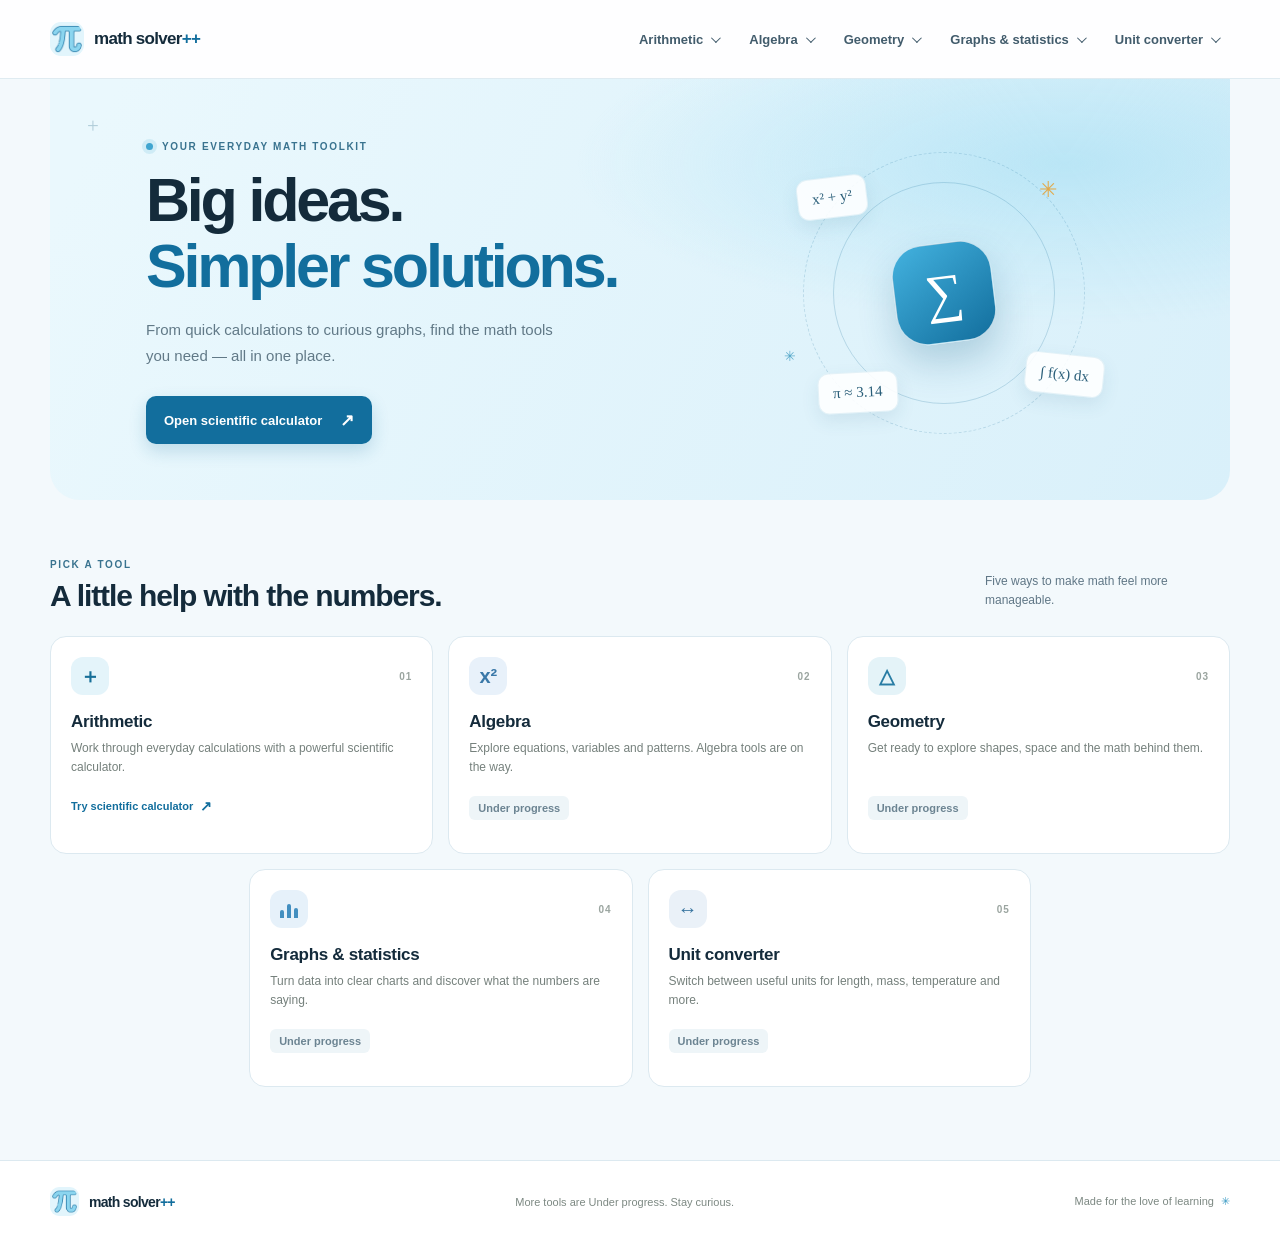
==== index.html @ 78c769f0 "update phone and tab size and added icon" ====
<!doctype html>
<html lang="en">
    <head>
        <meta charset="UTF-8" />
        <meta name="viewport" content="width=device-width, initial-scale=1.0" />
        <meta
            name="description"
            content="Math Solver++ brings helpful math tools together, from a scientific calculator to graphs and unit conversions."
        />
        <title>Math Solver++ | Math tools made simpler</title>
        <link rel="icon" type="image/png" href="icon.png" />
        <link
            rel="stylesheet"
            href="style.css"
        />
        <script
            src="script.js"
            defer
        ></script>
    </head>
    <body>
        <header class="site-header">
            <div class="header-inner">
                <a class="brand" href="/" aria-label="Math Solver++ home">
                    <img class="brand-mark" src="icon.png" alt="" />
                    <span>math solver<span class="brand-plus">++</span></span>
                </a>

                <button
                    class="menu-toggle"
                    type="button"
                    aria-label="Open navigation menu"
                    aria-expanded="false"
                    aria-controls="primary-navigation"
                >
                    <span></span>
                    <span></span>
                    <span></span>
                </button>

                <nav
                    class="primary-navigation"
                    id="primary-navigation"
                    aria-label="Main navigation"
                >
                    <details class="nav-dropdown">
                        <summary>Arithmetic</summary>
                        <div class="dropdown-menu">
                            <a href="/scientific-calculator">Scientific calculator</a>
                        </div>
                    </details>
                    <details class="nav-dropdown">
                        <summary>Algebra</summary>
                        <div class="dropdown-menu">
                            <span>Under progress</span>
                        </div>
                    </details>
                    <details class="nav-dropdown">
                        <summary>Geometry</summary>
                        <div class="dropdown-menu">
                            <span>Under progress</span>
                        </div>
                    </details>
                    <details class="nav-dropdown">
                        <summary>Graphs &amp; statistics</summary>
                        <div class="dropdown-menu">
                            <span>Under progress</span>
                        </div>
                    </details>
                    <details class="nav-dropdown">
                        <summary>Unit converter</summary>
                        <div class="dropdown-menu">
                            <span>Under progress</span>
                        </div>
                    </details>
                </nav>
            </div>
        </header>

        <main>
            <section class="intro-section">
                <div class="intro-copy">
                    <p class="eyebrow"><span></span> YOUR EVERYDAY MATH TOOLKIT</p>
                    <h1>Big ideas.<br /><span>Simpler solutions.</span></h1>
                    <p class="intro-text">
                        From quick calculations to curious graphs, find the math
                        tools you need — all in one place.
                    </p>
                    <a class="primary-button" href="/scientific-calculator">
                        Open scientific calculator
                        <span aria-hidden="true">↗</span>
                    </a>
                </div>

                <div class="math-art" aria-hidden="true">
                    <span class="art-orbit orbit-one"></span>
                    <span class="art-orbit orbit-two"></span>
                    <span class="art-star star-one">✳</span>
                    <span class="art-star star-two">✳</span>
                    <span class="art-equation equation-one">x² + y²</span>
                    <span class="art-equation equation-two">∫ f(x) dx</span>
                    <span class="art-equation equation-three">π ≈ 3.14</span>
                    <span class="art-center">∑</span>
                </div>
                <span class="intro-decoration" aria-hidden="true">+</span>
            </section>

            <section class="tools-section" aria-labelledby="tools-heading">
                <div class="section-heading">
                    <div>
                        <p class="eyebrow">PICK A TOOL</p>
                        <h2 id="tools-heading">A little help with the numbers.</h2>
                    </div>
                    <p>Five ways to make math feel more manageable.</p>
                </div>

                <div class="tool-grid">
                    <article class="tool-card arithmetic-card">
                        <div class="card-top">
                            <span class="tool-icon" aria-hidden="true">＋</span>
                            <span class="card-number">01</span>
                        </div>
                        <h3>Arithmetic</h3>
                        <p>
                            Work through everyday calculations with a powerful
                            scientific calculator.
                        </p>
                        <a href="/scientific-calculator" class="card-link">
                            Try scientific calculator <span aria-hidden="true">↗</span>
                        </a>
                    </article>

                    <article class="tool-card algebra-card">
                        <div class="card-top">
                            <span class="tool-icon" aria-hidden="true">x²</span>
                            <span class="card-number">02</span>
                        </div>
                        <h3>Algebra</h3>
                        <p>
                            Explore equations, variables and patterns. Algebra
                            tools are on the way.
                        </p>
                        <span class="coming-soon">Under progress</span>
                    </article>

                    <article class="tool-card geometry-card">
                        <div class="card-top">
                            <span class="tool-icon" aria-hidden="true">△</span>
                            <span class="card-number">03</span>
                        </div>
                        <h3>Geometry</h3>
                        <p>
                            Get ready to explore shapes, space and the math
                            behind them.
                        </p>
                        <span class="coming-soon">Under progress</span>
                    </article>

                    <article class="tool-card graphs-card">
                        <div class="card-top">
                            <span class="tool-icon bar-icon" aria-hidden="true">
                                <i></i><i></i><i></i>
                            </span>
                            <span class="card-number">04</span>
                        </div>
                        <h3>Graphs &amp; statistics</h3>
                        <p>
                            Turn data into clear charts and discover what the
                            numbers are saying.
                        </p>
                        <span class="coming-soon">Under progress</span>
                    </article>

                    <article class="tool-card converter-card">
                        <div class="card-top">
                            <span class="tool-icon" aria-hidden="true">↔</span>
                            <span class="card-number">05</span>
                        </div>
                        <h3>Unit converter</h3>
                        <p>
                            Switch between useful units for length, mass,
                            temperature and more.
                        </p>
                        <span class="coming-soon">Under progress</span>
                    </article>
                </div>
            </section>
        </main>

        <footer class="site-footer">
            <a class="brand footer-brand" href="/">
                <img class="brand-mark" src="icon.png" alt="" />
                <span>math solver<span class="brand-plus">++</span></span>
            </a>
            <p>More tools are Under progress. Stay curious.</p>
            <span class="footer-note">Made for the love of learning <span aria-hidden="true">✳</span></span>
        </footer>
    </body>
</html>
---- style.css ----
:root {
    color-scheme: light;
    --ink: #142b3b;
    --muted: #607786;
    --ocean: #126e9d;
    --ocean-deep: #0b5077;
    --canvas: #f3f9fc;
    --line: #dce9f0;
    font-family: "Segoe UI", sans-serif;
}

* {
    box-sizing: border-box;
}

*:focus-visible {
    outline: 3px solid #69bce5;
    outline-offset: 3px;
}

body {
    margin: 0;
    color: var(--ink);
    background: var(--canvas);
}

a {
    color: inherit;
    text-decoration: none;
}

.site-header {
    position: relative;
    z-index: 5;
    background: rgba(255, 255, 255, 0.9);
    border-bottom: 1px solid rgba(220, 233, 240, 0.9);
}

.header-inner {
    width: min(1180px, calc(100% - 64px));
    min-height: 78px;
    margin: 0 auto;
    display: flex;
    align-items: center;
    justify-content: space-between;
    gap: 36px;
}

.brand {
    display: inline-flex;
    align-items: center;
    gap: 10px;
    flex-shrink: 0;
    font-family: "Segoe UI", sans-serif;
    font-size: 17px;
    font-weight: 800;
    letter-spacing: -0.7px;
}

.brand-mark {
    display: grid;
    width: 34px;
    height: 34px;
    place-items: center;
    padding: 2px;
    background: #e2f5fc;
    border-radius: 11px;
    object-fit: contain;
}

.brand-plus {
    color: var(--ocean);
}

.primary-navigation {
    display: flex;
    align-items: center;
    gap: 7px;
}

.nav-dropdown {
    position: relative;
}

.nav-dropdown summary {
    display: flex;
    align-items: center;
    gap: 8px;
    padding: 11px 12px;
    border-radius: 9px;
    color: #425c6c;
    font-size: 13px;
    font-weight: 600;
    list-style: none;
    cursor: pointer;
    transition: color 160ms ease, background 160ms ease;
}

.nav-dropdown summary::-webkit-details-marker {
    display: none;
}

.nav-dropdown summary::after {
    width: 6px;
    height: 6px;
    border-right: 1.5px solid currentColor;
    border-bottom: 1.5px solid currentColor;
    content: "";
    transform: rotate(45deg) translateY(-2px);
    transition: transform 160ms ease;
}

.nav-dropdown[open] summary,
.nav-dropdown summary:hover {
    color: var(--ocean);
    background: #edf7fb;
}

.nav-dropdown[open] summary::after {
    transform: rotate(225deg) translate(-2px, -1px);
}

.dropdown-menu {
    position: absolute;
    top: calc(100% + 7px);
    left: 0;
    min-width: 205px;
    padding: 7px;
    border: 1px solid var(--line);
    border-radius: 12px;
    background: #fff;
    box-shadow: 0 14px 35px rgba(24, 67, 91, 0.12);
}

.dropdown-menu a,
.dropdown-menu span {
    display: block;
    padding: 11px 12px;
    border-radius: 7px;
    color: #4c6574;
    font-size: 13px;
    font-weight: 500;
}

.dropdown-menu a:hover {
    color: var(--ocean);
    background: #edf7fb;
}

.dropdown-menu span {
    color: #89928e;
}

.menu-toggle {
    display: none;
}

.intro-section {
    position: relative;
    display: flex;
    align-items: center;
    justify-content: space-between;
    width: min(1180px, calc(100% - 64px));
    min-height: 400px;
    margin: 0 auto;
    padding: 62px 7.5% 56px;
    overflow: hidden;
    border-radius: 0 0 30px 30px;
    background:
        radial-gradient(ellipse at 86% 20%, rgba(164, 222, 243, 0.62), transparent 34%),
        linear-gradient(115deg, #eaf8fd 5%, #d9f0fa 100%);
}

.intro-copy {
    position: relative;
    z-index: 1;
    max-width: 510px;
}

.eyebrow {
    margin: 0 0 16px;
    color: #39738f;
    font-size: 10px;
    font-weight: 700;
    letter-spacing: 1.65px;
}

.intro-copy .eyebrow {
    display: flex;
    align-items: center;
    gap: 9px;
}

.intro-copy .eyebrow span {
    width: 7px;
    height: 7px;
    border-radius: 50%;
    background: #40a5d0;
    box-shadow: 0 0 0 4px rgba(64, 165, 208, 0.15);
}

h1,
h2,
h3,
p {
    margin-top: 0;
}

h1,
h2,
h3 {
    font-family: "Segoe UI", sans-serif;
}

h1 {
    margin-bottom: 17px;
    font-size: clamp(42px, 5vw, 61px);
    font-weight: 700;
    letter-spacing: -3.2px;
    line-height: 1.08;
}

h1 span {
    color: var(--ocean);
}

.intro-text {
    max-width: 415px;
    margin-bottom: 27px;
    color: #617987;
    font-size: 15px;
    line-height: 1.75;
}

.primary-button {
    display: inline-flex;
    min-height: 48px;
    align-items: center;
    gap: 18px;
    padding: 0 18px;
    border-radius: 10px;
    color: #fff;
    background: var(--ocean);
    box-shadow: 0 7px 17px rgba(18, 110, 157, 0.2);
    font-size: 13px;
    font-weight: 700;
    transition: transform 160ms ease, background 160ms ease;
}

.primary-button:hover {
    background: var(--ocean-deep);
    transform: translateY(-2px);
}

.primary-button span {
    font-size: 17px;
}

.math-art {
    position: relative;
    width: 320px;
    height: 265px;
    margin-right: 3%;
    flex-shrink: 0;
}

.art-orbit {
    position: absolute;
    top: 50%;
    left: 50%;
    width: 222px;
    height: 222px;
    border: 1px solid rgba(32, 113, 154, 0.22);
    border-radius: 50%;
    transform: translate(-50%, -50%);
}

.orbit-two {
    width: 282px;
    height: 282px;
    border-style: dashed;
    border-color: rgba(32, 113, 154, 0.2);
}

.art-center {
    position: absolute;
    top: 50%;
    left: 50%;
    display: grid;
    width: 100px;
    height: 100px;
    place-items: center;
    border: 1px solid rgba(255, 255, 255, 0.7);
    border-radius: 31px;
    color: #fff;
    background: linear-gradient(145deg, #43b2df, #126e9d);
    box-shadow: 0 18px 37px rgba(18, 93, 132, 0.24);
    font-family: Georgia, serif;
    font-size: 53px;
    transform: translate(-50%, -50%) rotate(-7deg);
}

.art-equation {
    position: absolute;
    z-index: 1;
    display: block;
    padding: 11px 14px;
    border: 1px solid rgba(226, 241, 247, 0.95);
    border-radius: 11px;
    color: #285d78;
    background: rgba(255, 255, 255, 0.88);
    box-shadow: 0 7px 18px rgba(42, 98, 125, 0.1);
    font-family: Georgia, serif;
    font-size: 15px;
}

.equation-one {
    top: 17px;
    left: 13px;
    transform: rotate(-7deg);
}

.equation-two {
    right: 0;
    bottom: 30px;
    transform: rotate(6deg);
}

.equation-three {
    bottom: 12px;
    left: 34px;
    transform: rotate(-3deg);
}

.art-star {
    position: absolute;
    color: #e1a94b;
    font-size: 22px;
}

.star-one {
    top: 17px;
    right: 47px;
}

.star-two {
    bottom: 61px;
    left: 0;
    color: #56a8c9;
    font-size: 14px;
}

.intro-decoration {
    position: absolute;
    top: 35px;
    left: 37px;
    color: rgba(57, 115, 143, 0.32);
    font-family: Georgia, serif;
    font-size: 21px;
}

.tools-section {
    width: min(1180px, calc(100% - 64px));
    margin: 0 auto;
    padding: 59px 0 73px;
}

.section-heading {
    display: flex;
    align-items: end;
    justify-content: space-between;
    gap: 24px;
    margin-bottom: 23px;
}

.section-heading .eyebrow {
    margin-bottom: 9px;
}

h2 {
    margin-bottom: 0;
    font-size: clamp(24px, 3vw, 30px);
    letter-spacing: -1.1px;
}

.section-heading > p {
    max-width: 245px;
    margin-bottom: 3px;
    color: var(--muted);
    font-size: 12px;
    line-height: 1.6;
}

.tool-grid {
    display: grid;
    grid-template-columns: repeat(6, minmax(0, 1fr));
    gap: 15px;
}

.tool-card {
    grid-column: span 2;
    min-height: 218px;
    padding: 20px;
    border: 1px solid var(--line);
    border-radius: 16px;
    background: #fff;
    transition: transform 180ms ease, box-shadow 180ms ease;
}

.tool-card:nth-child(4) {
    grid-column: 2 / span 2;
}

.tool-card:hover {
    box-shadow: 0 12px 30px rgba(24, 67, 91, 0.08);
    transform: translateY(-3px);
}

.card-top {
    display: flex;
    align-items: center;
    justify-content: space-between;
    margin-bottom: 17px;
}

.tool-icon {
    display: grid;
    width: 38px;
    height: 38px;
    place-items: center;
    border-radius: 12px;
    color: #176f98;
    background: #e4f4fa;
    font-family: "Segoe UI", sans-serif;
    font-size: 20px;
    font-weight: 700;
}

.algebra-card .tool-icon {
    color: #3a78a8;
    background: #e8f1fa;
}

.geometry-card .tool-icon {
    color: #287ca4;
    background: #e4f3f8;
}

.graphs-card .tool-icon {
    color: #2b79a5;
    background: #e6f1fa;
}

.converter-card .tool-icon {
    color: #3975a0;
    background: #eaf1f8;
}

.bar-icon {
    display: flex;
    align-items: end;
    justify-content: center;
    gap: 3px;
    padding: 10px;
}

.bar-icon i {
    display: block;
    width: 4px;
    border-radius: 2px 2px 0 0;
    background: #438fc0;
}

.bar-icon i:nth-child(1) {
    height: 8px;
}

.bar-icon i:nth-child(2) {
    height: 14px;
}

.bar-icon i:nth-child(3) {
    height: 10px;
}

.card-number {
    color: #9ba5a0;
    font-size: 10px;
    font-weight: 700;
    letter-spacing: 1px;
}

.tool-card h3 {
    margin-bottom: 7px;
    font-size: 17px;
    letter-spacing: -0.3px;
}

.tool-card p {
    min-height: 43px;
    margin-bottom: 14px;
    color: #75807c;
    font-size: 12px;
    line-height: 1.6;
}

.card-link,
.coming-soon {
    color: var(--ocean);
    font-size: 11px;
    font-weight: 700;
}

.card-link {
    display: inline-flex;
    align-items: center;
    gap: 7px;
}

.card-link:hover {
    color: var(--ocean-deep);
}

.card-link span {
    font-size: 14px;
}

.coming-soon {
    display: inline-block;
    padding: 6px 9px;
    border-radius: 6px;
    color: #6c8492;
    background: #eef5f8;
    font-weight: 600;
}

.site-footer {
    display: flex;
    min-height: 82px;
    align-items: center;
    justify-content: space-between;
    gap: 20px;
    padding: 18px max(32px, calc((100% - 1180px) / 2));
    border-top: 1px solid var(--line);
    background: #fff;
}

.footer-brand {
    font-size: 14px;
}

.footer-brand .brand-mark {
    width: 29px;
    height: 29px;
    border-radius: 9px;
}

.site-footer p,
.footer-note {
    margin: 0;
    color: #7d8983;
    font-size: 11px;
}

.footer-note span {
    margin-left: 4px;
    color: #399ac4;
}

@media (min-width: 1500px) {
    .intro-section {
        margin-top: 22px;
        border-radius: 30px;
    }
}

@media (max-width: 900px) {
    .header-inner,
    .intro-section,
    .tools-section {
        width: min(100% - 40px, 760px);
    }

    .header-inner {
        gap: 16px;
    }

    .primary-navigation {
        gap: 0;
    }

    .nav-dropdown summary {
        padding: 10px 8px;
        font-size: 12px;
    }

    .intro-section {
        padding-right: 5%;
        padding-left: 6%;
    }

    .math-art {
        width: 270px;
        margin-right: 0;
        transform: scale(0.9);
        transform-origin: center right;
    }

    .tool-card {
        grid-column: span 3;
    }

    .tool-card:nth-child(4) {
        grid-column: span 3;
    }

    .tool-card:nth-child(5) {
        grid-column: 2 / span 4;
    }
}

@media (max-width: 680px) {
    .header-inner {
        position: relative;
        width: calc(100% - 36px);
        min-height: 68px;
    }

    .menu-toggle {
        display: flex;
        width: 42px;
        height: 42px;
        flex-direction: column;
        align-items: center;
        justify-content: center;
        gap: 5px;
        border: 1px solid var(--line);
        border-radius: 11px;
        background: #fff;
        cursor: pointer;
    }

    .menu-toggle span {
        display: block;
        width: 17px;
        height: 2px;
        border-radius: 2px;
        background: #3d6479;
        transition: transform 160ms ease, opacity 160ms ease;
    }

    .menu-toggle[aria-expanded="true"] span:first-child {
        transform: translateY(7px) rotate(45deg);
    }

    .menu-toggle[aria-expanded="true"] span:nth-child(2) {
        opacity: 0;
    }

    .menu-toggle[aria-expanded="true"] span:last-child {
        transform: translateY(-7px) rotate(-45deg);
    }

    .primary-navigation {
        position: absolute;
        top: calc(100% - 1px);
        right: 0;
        left: 0;
        display: none;
        align-items: stretch;
        padding: 10px;
        border: 1px solid var(--line);
        border-radius: 0 0 14px 14px;
        background: #fff;
        box-shadow: 0 16px 25px rgba(24, 67, 91, 0.12);
    }

    .primary-navigation.is-open {
        display: flex;
        flex-direction: column;
    }

    .nav-dropdown summary {
        justify-content: space-between;
        padding: 12px;
        font-size: 13px;
    }

    .dropdown-menu {
        position: static;
        min-width: 0;
        margin: 0 5px 5px;
        border: 0;
        background: #f3f9fc;
        box-shadow: none;
    }

    .intro-section {
        width: calc(100% - 24px);
        min-height: auto;
        flex-direction: column;
        align-items: flex-start;
        padding: 43px 25px 20px;
        border-radius: 0 0 23px 23px;
    }

    .intro-copy {
        max-width: 100%;
    }

    h1 {
        font-size: clamp(43px, 12vw, 57px);
        letter-spacing: -2.7px;
    }

    .intro-text {
        max-width: 360px;
        font-size: 14px;
    }

    .math-art {
        width: 280px;
        height: 220px;
        align-self: center;
        margin: 9px 0 -12px;
        transform: scale(0.78);
        transform-origin: center;
    }

    .intro-decoration {
        top: 28px;
        left: auto;
        right: 26px;
    }

    .tools-section {
        width: calc(100% - 36px);
        padding: 46px 0 52px;
    }

    .section-heading {
        display: block;
    }

    .section-heading > p {
        margin-top: 10px;
    }

    .tool-grid {
        grid-template-columns: 1fr;
        gap: 11px;
    }

    .tool-card,
    .tool-card:nth-child(4),
    .tool-card:nth-child(5) {
        grid-column: auto;
        min-height: 0;
        padding: 18px;
    }

    .tool-card p {
        min-height: 0;
    }

    .site-footer {
        align-items: flex-start;
        flex-direction: column;
        gap: 12px;
        padding: 23px 20px;
    }
}

@media (prefers-reduced-motion: reduce) {
    *,
    *::before,
    *::after {
        scroll-behavior: auto !important;
        transition-duration: 0.01ms !important;
    }
}
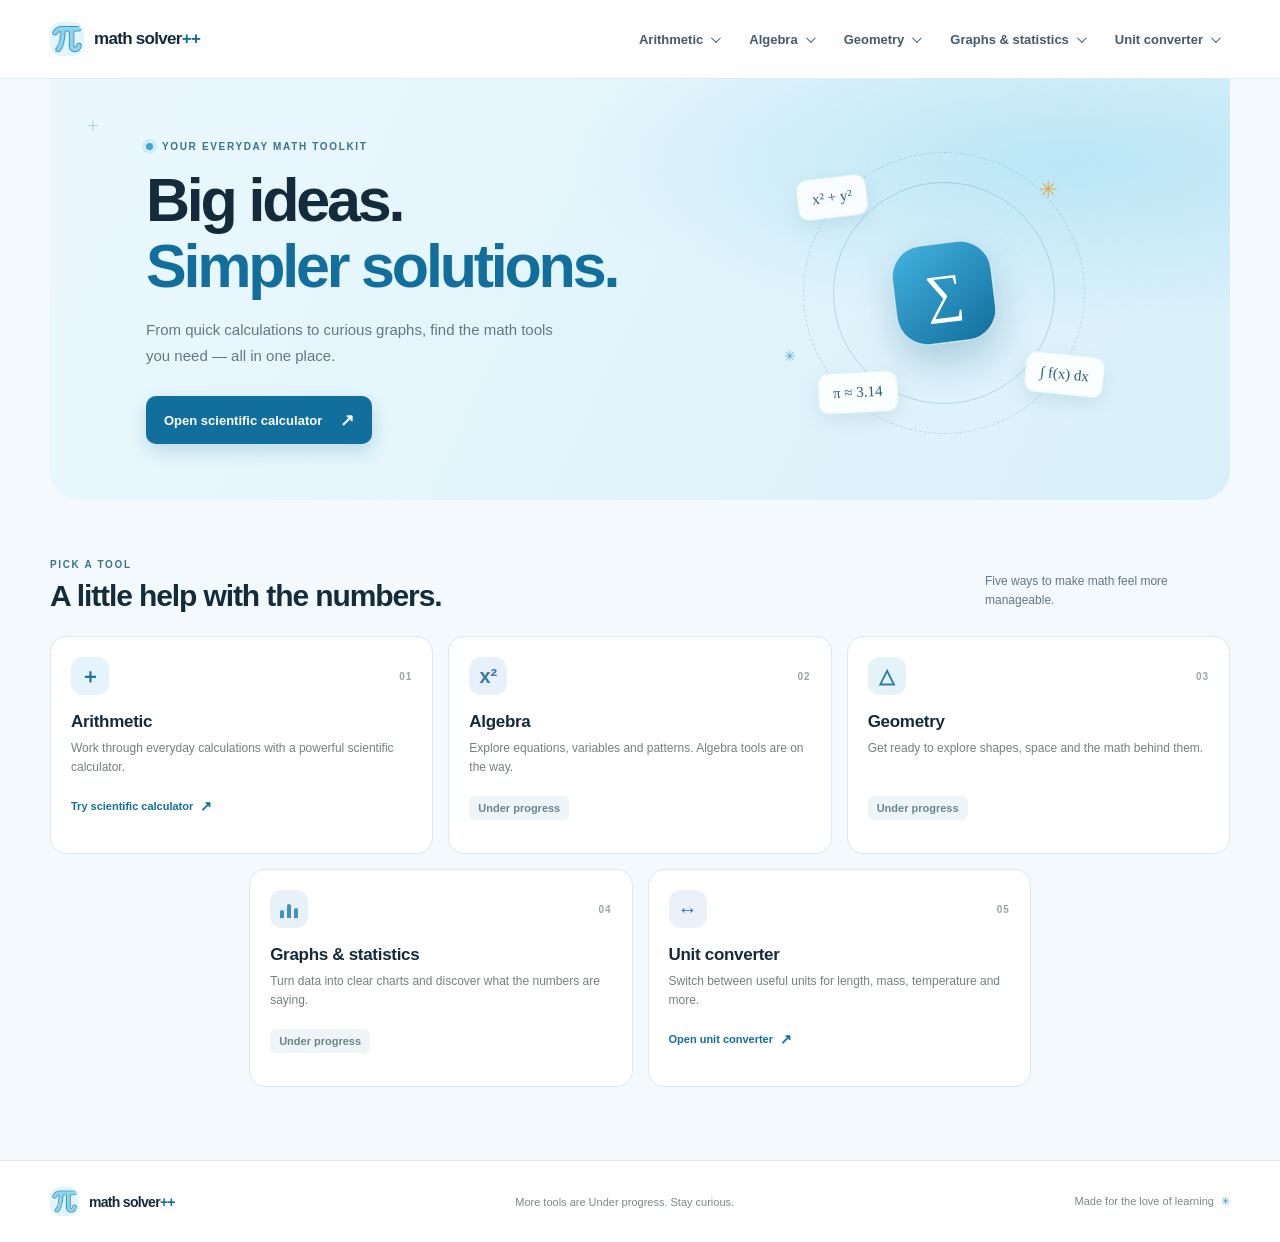
==== commit 67cf9d7a: "added unit converter" ====
--- a/index.html
+++ b/index.html
@@ -70,7 +70,7 @@
                     <details class="nav-dropdown">
                         <summary>Unit converter</summary>
                         <div class="dropdown-menu">
-                            <span>Under progress</span>
+                            <a href="/unit-converter/">Open unit converter</a>
                         </div>
                     </details>
                 </nav>
@@ -181,7 +181,9 @@
                             Switch between useful units for length, mass,
                             temperature and more.
                         </p>
-                        <span class="coming-soon">Under progress</span>
+                        <a href="/unit-converter/" class="card-link">
+                            Open unit converter <span aria-hidden="true">↗</span>
+                        </a>
                     </article>
                 </div>
             </section>
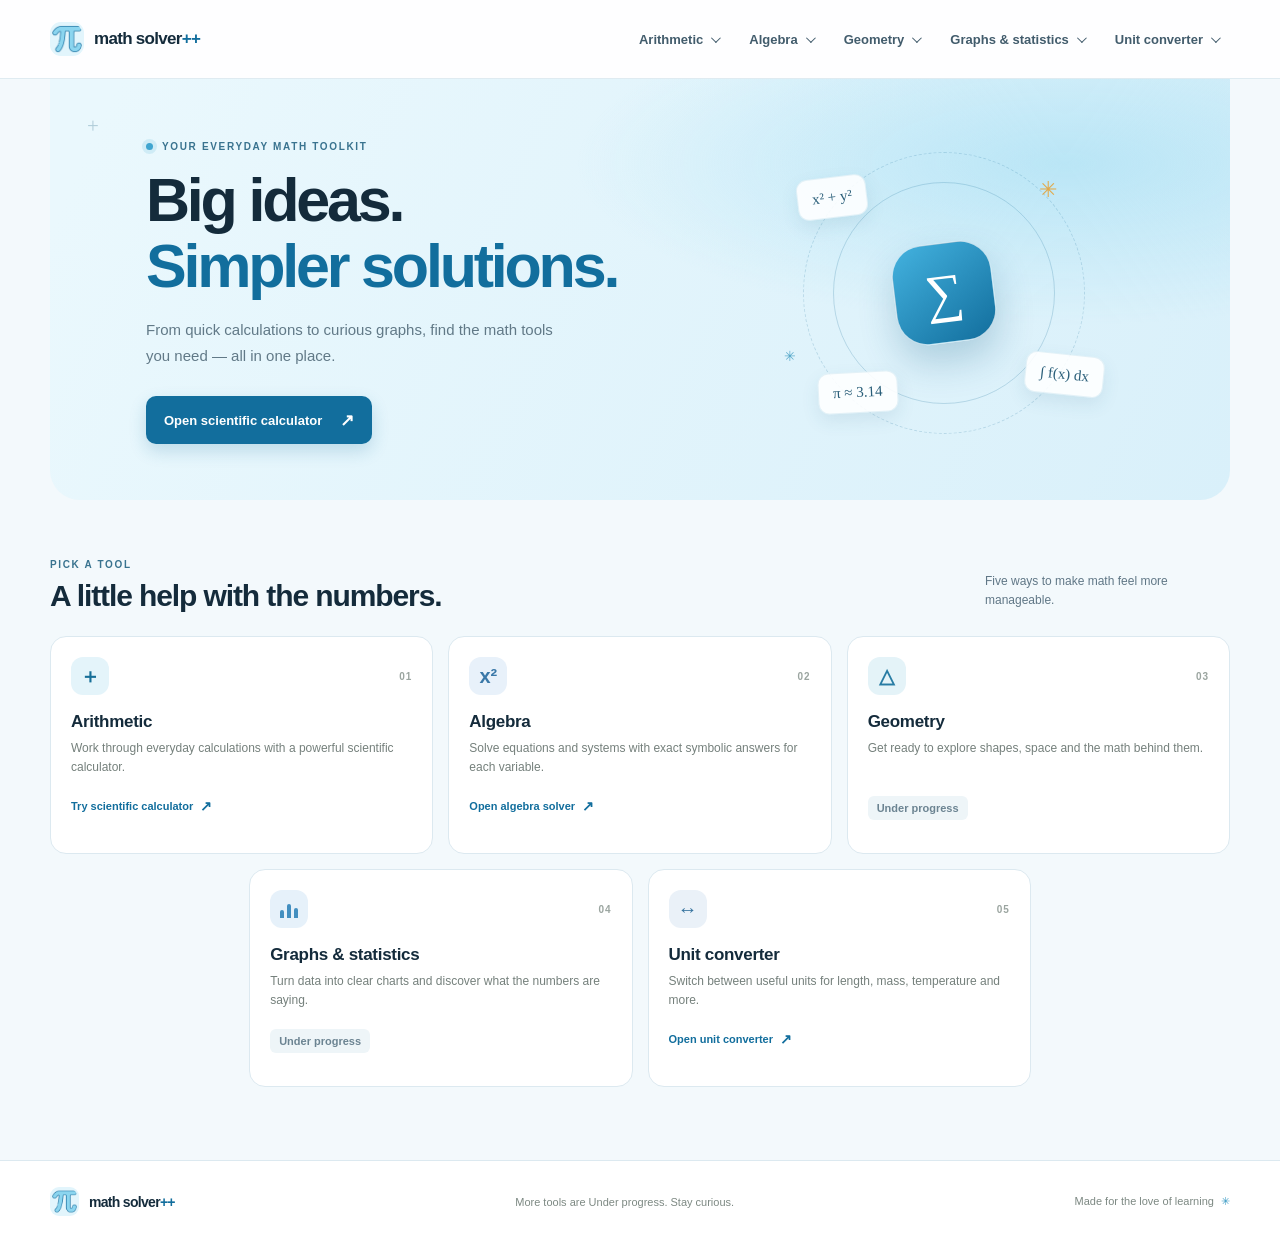
==== commit 99bf4e2e: "added algebra" ====
--- a/index.html
+++ b/index.html
@@ -52,7 +52,7 @@
                     <details class="nav-dropdown">
                         <summary>Algebra</summary>
                         <div class="dropdown-menu">
-                            <span>Under progress</span>
+                            <a href="/algebra/">Algebra solver</a>
                         </div>
                     </details>
                     <details class="nav-dropdown">
@@ -137,10 +137,12 @@
                         </div>
                         <h3>Algebra</h3>
                         <p>
-                            Explore equations, variables and patterns. Algebra
-                            tools are on the way.
-                        </p>
-                        <span class="coming-soon">Under progress</span>
+                            Solve equations and systems with exact symbolic
+                            answers for each variable.
+                        </p>
+                        <a href="/algebra/" class="card-link">
+                            Open algebra solver <span aria-hidden="true">↗</span>
+                        </a>
                     </article>
 
                     <article class="tool-card geometry-card">
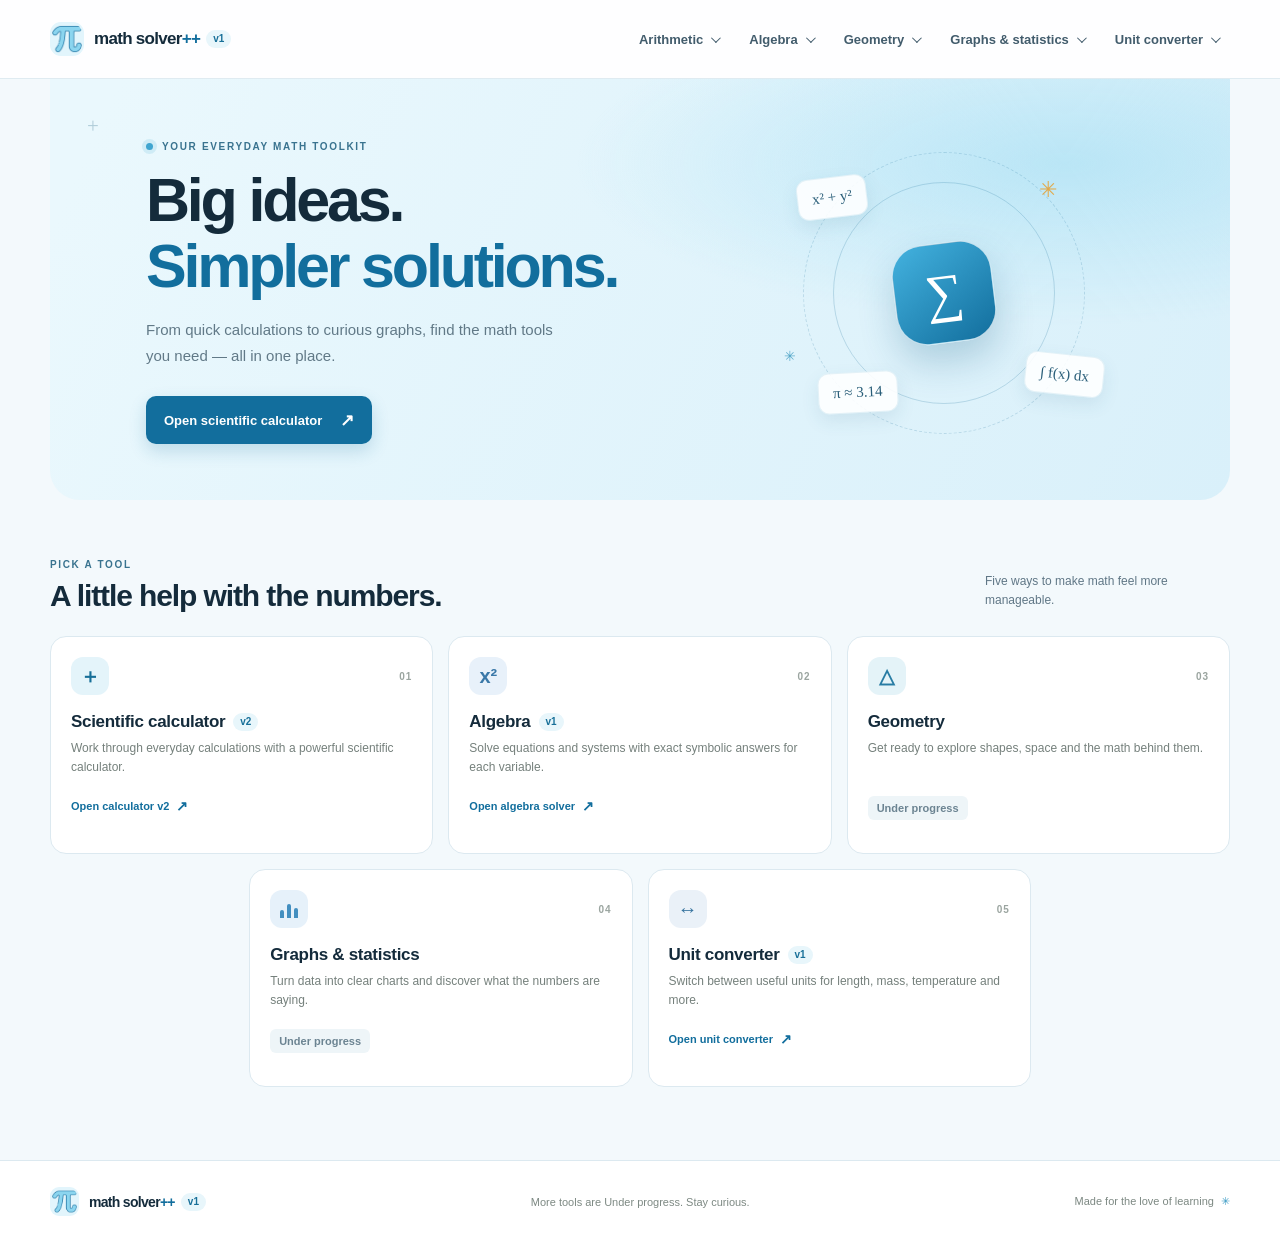
==== commit 8a46c7a1: "added version" ====
--- a/index.html
+++ b/index.html
@@ -7,7 +7,7 @@
             name="description"
             content="Math Solver++ brings helpful math tools together, from a scientific calculator to graphs and unit conversions."
         />
-        <title>Math Solver++ | Math tools made simpler</title>
+        <title>Math Solver++ v1 | Math tools made simpler</title>
         <link rel="icon" type="image/png" href="icon.png" />
         <link
             rel="stylesheet"
@@ -24,6 +24,7 @@
                 <a class="brand" href="/" aria-label="Math Solver++ home">
                     <img class="brand-mark" src="icon.png" alt="" />
                     <span>math solver<span class="brand-plus">++</span></span>
+                    <span class="brand-version">v1</span>
                 </a>
 
                 <button
@@ -46,7 +47,7 @@
                     <details class="nav-dropdown">
                         <summary>Arithmetic</summary>
                         <div class="dropdown-menu">
-                            <a href="/scientific-calculator">Scientific calculator</a>
+                            <a href="/scientific-calculator">Scientific calculator · v2</a>
                         </div>
                     </details>
                     <details class="nav-dropdown">
@@ -120,13 +121,13 @@
                             <span class="tool-icon" aria-hidden="true">＋</span>
                             <span class="card-number">01</span>
                         </div>
-                        <h3>Arithmetic</h3>
+                        <h3 class="tool-title">Scientific calculator <span class="tool-version">v2</span></h3>
                         <p>
                             Work through everyday calculations with a powerful
                             scientific calculator.
                         </p>
                         <a href="/scientific-calculator" class="card-link">
-                            Try scientific calculator <span aria-hidden="true">↗</span>
+                            Open calculator v2 <span aria-hidden="true">↗</span>
                         </a>
                     </article>
 
@@ -135,7 +136,7 @@
                             <span class="tool-icon" aria-hidden="true">x²</span>
                             <span class="card-number">02</span>
                         </div>
-                        <h3>Algebra</h3>
+                        <h3 class="tool-title">Algebra <span class="tool-version">v1</span></h3>
                         <p>
                             Solve equations and systems with exact symbolic
                             answers for each variable.
@@ -178,7 +179,7 @@
                             <span class="tool-icon" aria-hidden="true">↔</span>
                             <span class="card-number">05</span>
                         </div>
-                        <h3>Unit converter</h3>
+                        <h3 class="tool-title">Unit converter <span class="tool-version">v1</span></h3>
                         <p>
                             Switch between useful units for length, mass,
                             temperature and more.
@@ -195,6 +196,7 @@
             <a class="brand footer-brand" href="/">
                 <img class="brand-mark" src="icon.png" alt="" />
                 <span>math solver<span class="brand-plus">++</span></span>
+                <span class="brand-version">v1</span>
             </a>
             <p>More tools are Under progress. Stay curious.</p>
             <span class="footer-note">Made for the love of learning <span aria-hidden="true">✳</span></span>
--- a/style.css
+++ b/style.css
@@ -70,6 +70,24 @@
 
 .brand-plus {
     color: var(--ocean);
+}
+
+.brand-version,
+.tool-version {
+    display: inline-flex;
+    align-items: center;
+    padding: 4px 7px;
+    border-radius: 999px;
+    color: #176f98;
+    background: #e8f6fb;
+    font-size: 10px;
+    font-weight: 700;
+    letter-spacing: 0;
+    line-height: 1;
+}
+
+.brand-version {
+    margin-left: -4px;
 }
 
 .primary-navigation {
@@ -496,6 +514,16 @@
     letter-spacing: -0.3px;
 }
 
+.tool-title {
+    display: flex;
+    align-items: center;
+    gap: 8px;
+}
+
+.tool-title .tool-version {
+    flex-shrink: 0;
+}
+
 .tool-card p {
     min-height: 43px;
     margin-bottom: 14px;
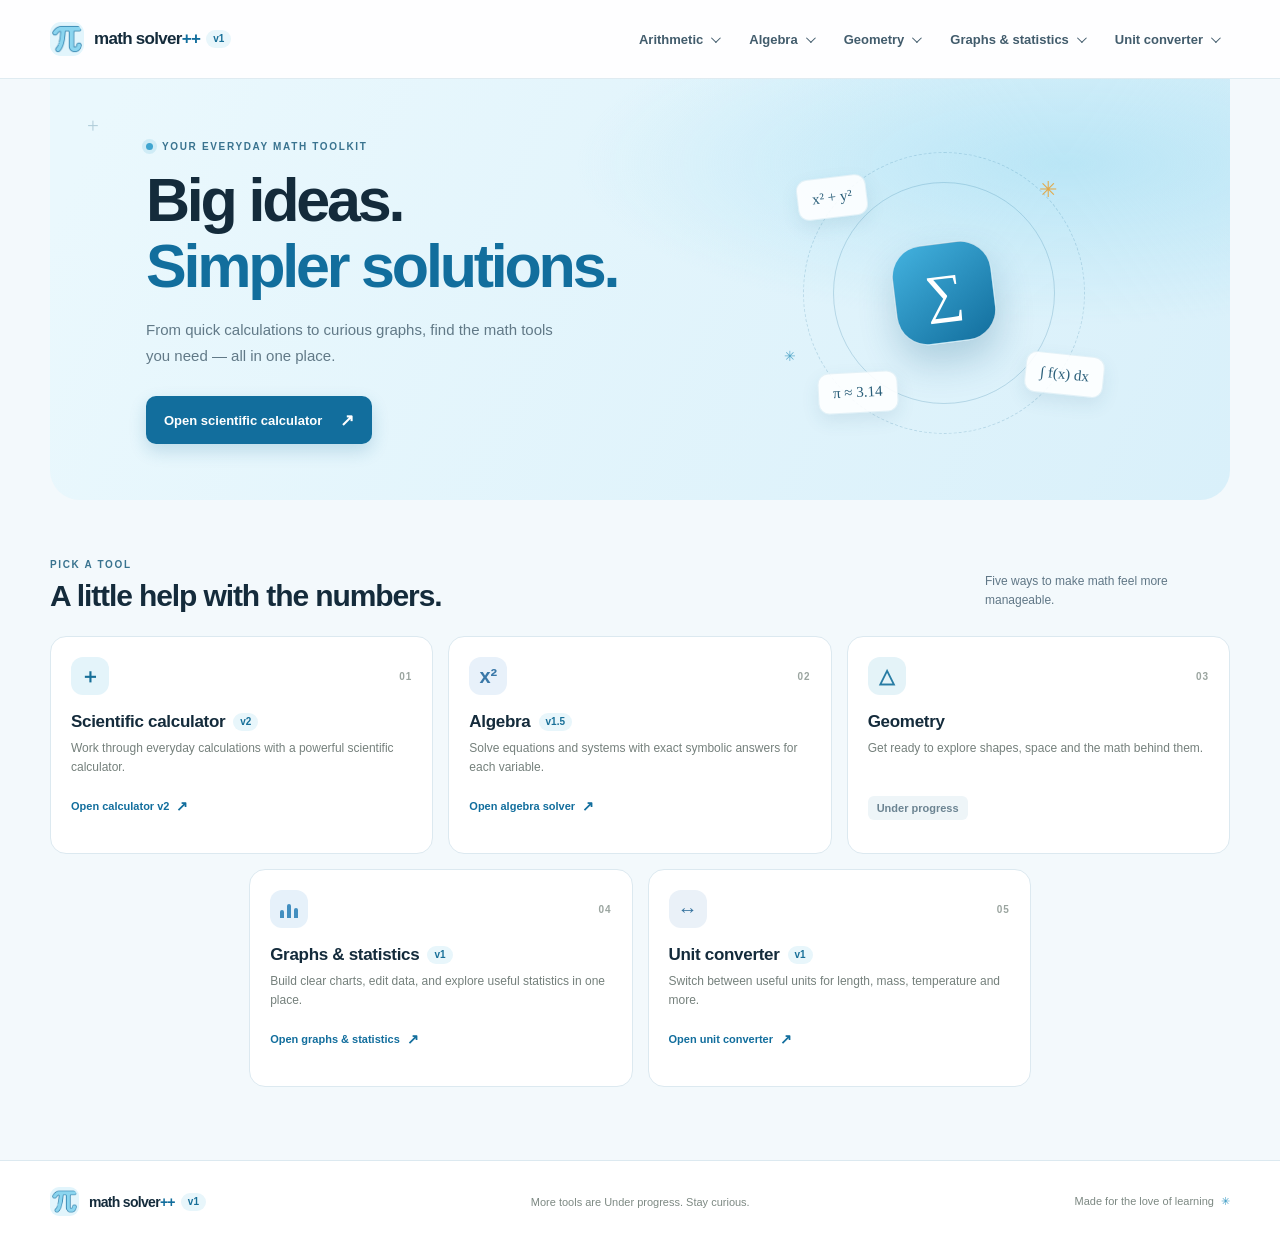
==== commit 741c48b9: "added graphs and statistics" ====
--- a/index.html
+++ b/index.html
@@ -9,14 +9,8 @@
         />
         <title>Math Solver++ v1 | Math tools made simpler</title>
         <link rel="icon" type="image/png" href="icon.png" />
-        <link
-            rel="stylesheet"
-            href="style.css"
-        />
-        <script
-            src="script.js"
-            defer
-        ></script>
+        <link rel="stylesheet" href="style.css" />
+        <script src="script.js" defer></script>
     </head>
     <body>
         <header class="site-header">
@@ -47,7 +41,9 @@
                     <details class="nav-dropdown">
                         <summary>Arithmetic</summary>
                         <div class="dropdown-menu">
-                            <a href="/scientific-calculator">Scientific calculator · v2</a>
+                            <a href="/scientific-calculator"
+                                >Scientific calculator · v2</a
+                            >
                         </div>
                     </details>
                     <details class="nav-dropdown">
@@ -65,7 +61,7 @@
                     <details class="nav-dropdown">
                         <summary>Graphs &amp; statistics</summary>
                         <div class="dropdown-menu">
-                            <span>Under progress</span>
+                            <a href="/graph/">Graphs &amp; statistics · v1</a>
                         </div>
                     </details>
                     <details class="nav-dropdown">
@@ -81,7 +77,9 @@
         <main>
             <section class="intro-section">
                 <div class="intro-copy">
-                    <p class="eyebrow"><span></span> YOUR EVERYDAY MATH TOOLKIT</p>
+                    <p class="eyebrow">
+                        <span></span> YOUR EVERYDAY MATH TOOLKIT
+                    </p>
                     <h1>Big ideas.<br /><span>Simpler solutions.</span></h1>
                     <p class="intro-text">
                         From quick calculations to curious graphs, find the math
@@ -110,7 +108,9 @@
                 <div class="section-heading">
                     <div>
                         <p class="eyebrow">PICK A TOOL</p>
-                        <h2 id="tools-heading">A little help with the numbers.</h2>
+                        <h2 id="tools-heading">
+                            A little help with the numbers.
+                        </h2>
                     </div>
                     <p>Five ways to make math feel more manageable.</p>
                 </div>
@@ -121,7 +121,10 @@
                             <span class="tool-icon" aria-hidden="true">＋</span>
                             <span class="card-number">01</span>
                         </div>
-                        <h3 class="tool-title">Scientific calculator <span class="tool-version">v2</span></h3>
+                        <h3 class="tool-title">
+                            Scientific calculator
+                            <span class="tool-version">v2</span>
+                        </h3>
                         <p>
                             Work through everyday calculations with a powerful
                             scientific calculator.
@@ -136,13 +139,16 @@
                             <span class="tool-icon" aria-hidden="true">x²</span>
                             <span class="card-number">02</span>
                         </div>
-                        <h3 class="tool-title">Algebra <span class="tool-version">v1</span></h3>
+                        <h3 class="tool-title">
+                            Algebra <span class="tool-version">v1.5</span>
+                        </h3>
                         <p>
                             Solve equations and systems with exact symbolic
                             answers for each variable.
                         </p>
                         <a href="/algebra/" class="card-link">
-                            Open algebra solver <span aria-hidden="true">↗</span>
+                            Open algebra solver
+                            <span aria-hidden="true">↗</span>
                         </a>
                     </article>
 
@@ -166,12 +172,17 @@
                             </span>
                             <span class="card-number">04</span>
                         </div>
-                        <h3>Graphs &amp; statistics</h3>
-                        <p>
-                            Turn data into clear charts and discover what the
-                            numbers are saying.
-                        </p>
-                        <span class="coming-soon">Under progress</span>
+                        <h3 class="tool-title">
+                            Graphs &amp; statistics <span class="tool-version">v1</span>
+                        </h3>
+                        <p>
+                            Build clear charts, edit data, and explore useful
+                            statistics in one place.
+                        </p>
+                        <a href="/graph/" class="card-link">
+                            Open graphs &amp; statistics
+                            <span aria-hidden="true">↗</span>
+                        </a>
                     </article>
 
                     <article class="tool-card converter-card">
@@ -179,13 +190,16 @@
                             <span class="tool-icon" aria-hidden="true">↔</span>
                             <span class="card-number">05</span>
                         </div>
-                        <h3 class="tool-title">Unit converter <span class="tool-version">v1</span></h3>
+                        <h3 class="tool-title">
+                            Unit converter <span class="tool-version">v1</span>
+                        </h3>
                         <p>
                             Switch between useful units for length, mass,
                             temperature and more.
                         </p>
                         <a href="/unit-converter/" class="card-link">
-                            Open unit converter <span aria-hidden="true">↗</span>
+                            Open unit converter
+                            <span aria-hidden="true">↗</span>
                         </a>
                     </article>
                 </div>
@@ -199,7 +213,10 @@
                 <span class="brand-version">v1</span>
             </a>
             <p>More tools are Under progress. Stay curious.</p>
-            <span class="footer-note">Made for the love of learning <span aria-hidden="true">✳</span></span>
+            <span class="footer-note"
+                >Made for the love of learning
+                <span aria-hidden="true">✳</span></span
+            >
         </footer>
     </body>
 </html>
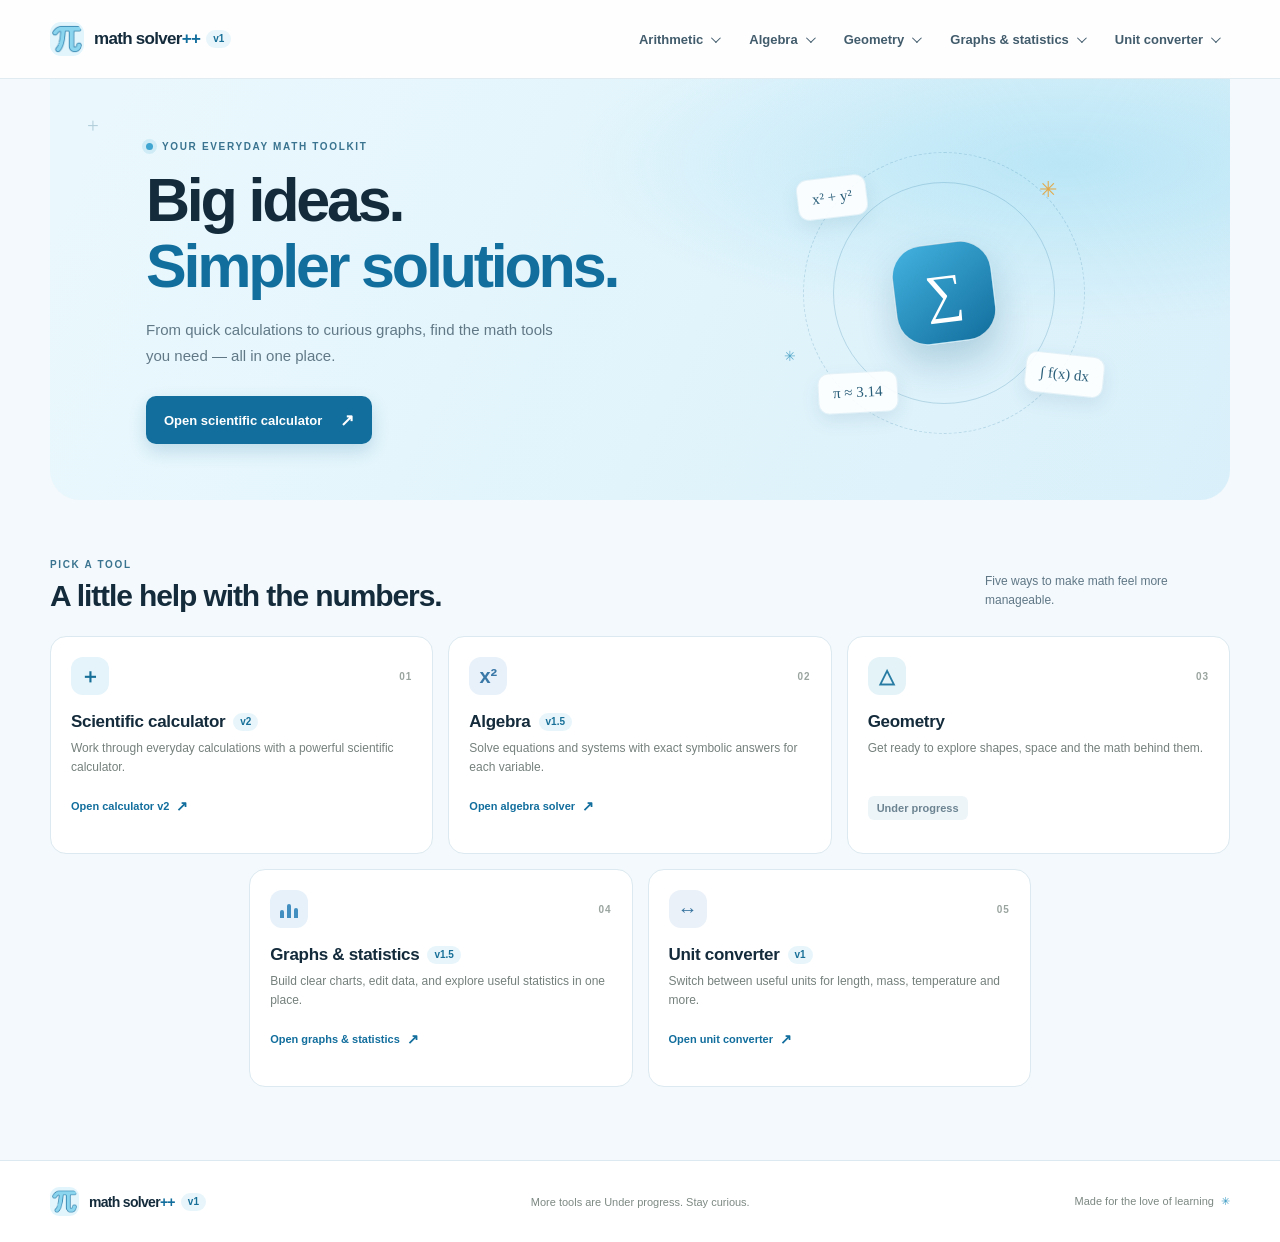
==== commit 95b0e2be: "upgrade graphs and statistic" ====
--- a/index.html
+++ b/index.html
@@ -61,7 +61,7 @@
                     <details class="nav-dropdown">
                         <summary>Graphs &amp; statistics</summary>
                         <div class="dropdown-menu">
-                            <a href="/graph/">Graphs &amp; statistics · v1</a>
+                            <a href="/graph/">Graphs &amp; statistics · v1.5</a>
                         </div>
                     </details>
                     <details class="nav-dropdown">
@@ -173,7 +173,7 @@
                             <span class="card-number">04</span>
                         </div>
                         <h3 class="tool-title">
-                            Graphs &amp; statistics <span class="tool-version">v1</span>
+                            Graphs &amp; statistics <span class="tool-version">v1.5</span>
                         </h3>
                         <p>
                             Build clear charts, edit data, and explore useful
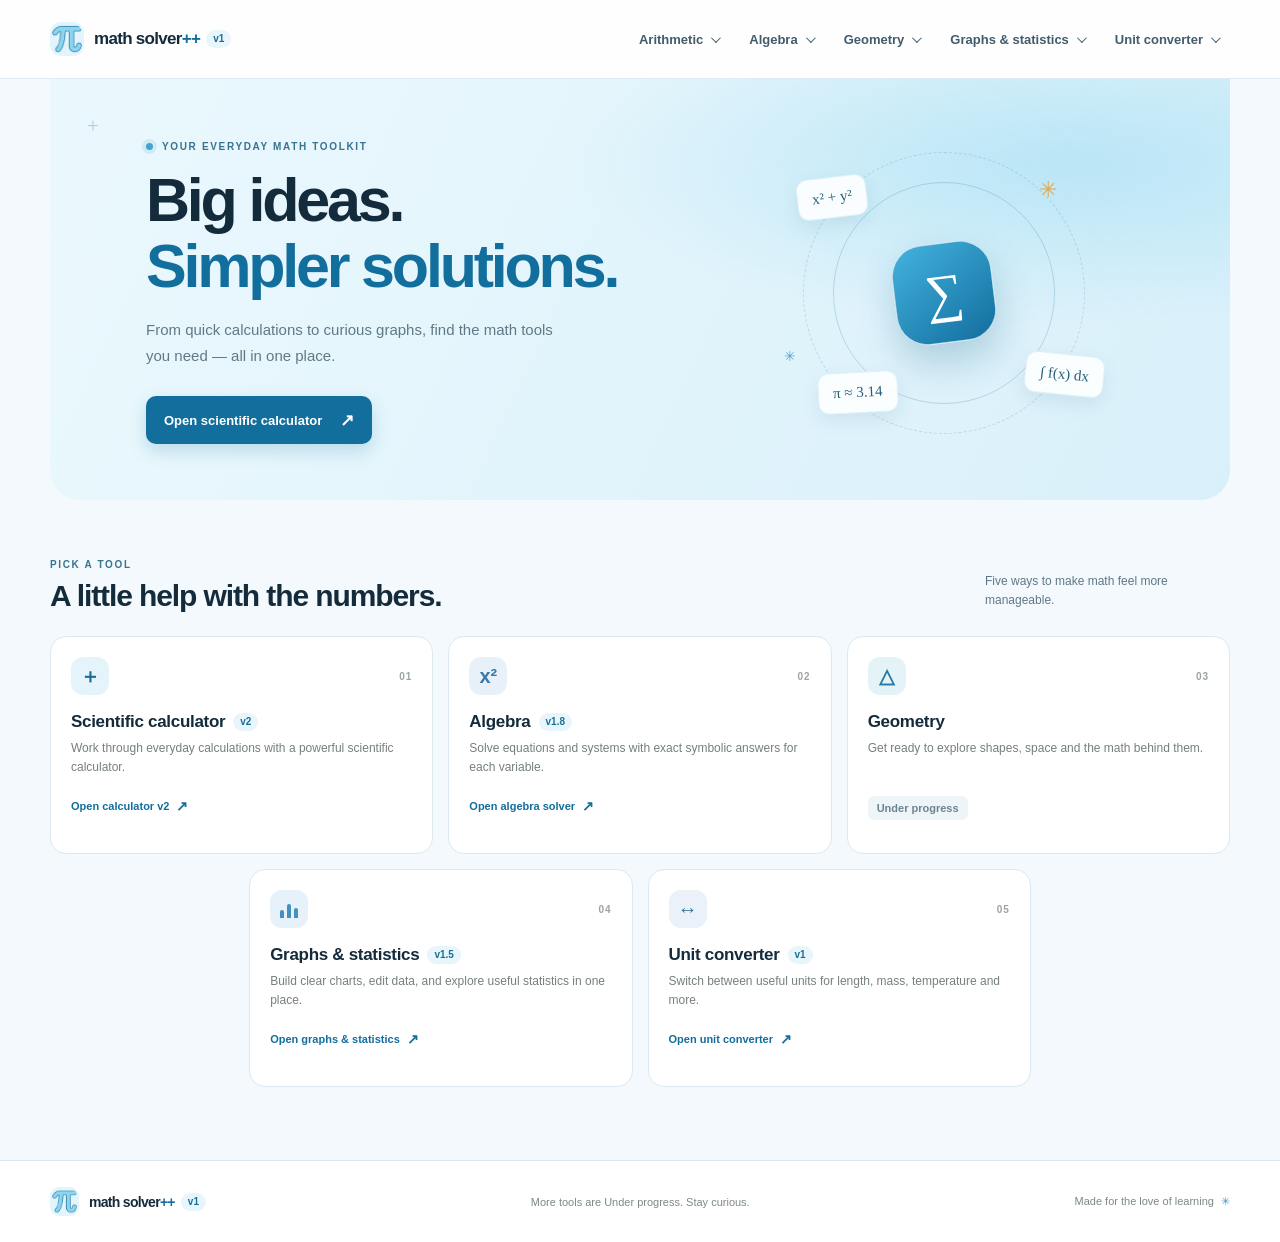
==== commit 5cd512d5: "added graph for algebra(algebra v1.8)" ====
--- a/index.html
+++ b/index.html
@@ -140,7 +140,7 @@
                             <span class="card-number">02</span>
                         </div>
                         <h3 class="tool-title">
-                            Algebra <span class="tool-version">v1.5</span>
+                            Algebra <span class="tool-version">v1.8</span>
                         </h3>
                         <p>
                             Solve equations and systems with exact symbolic
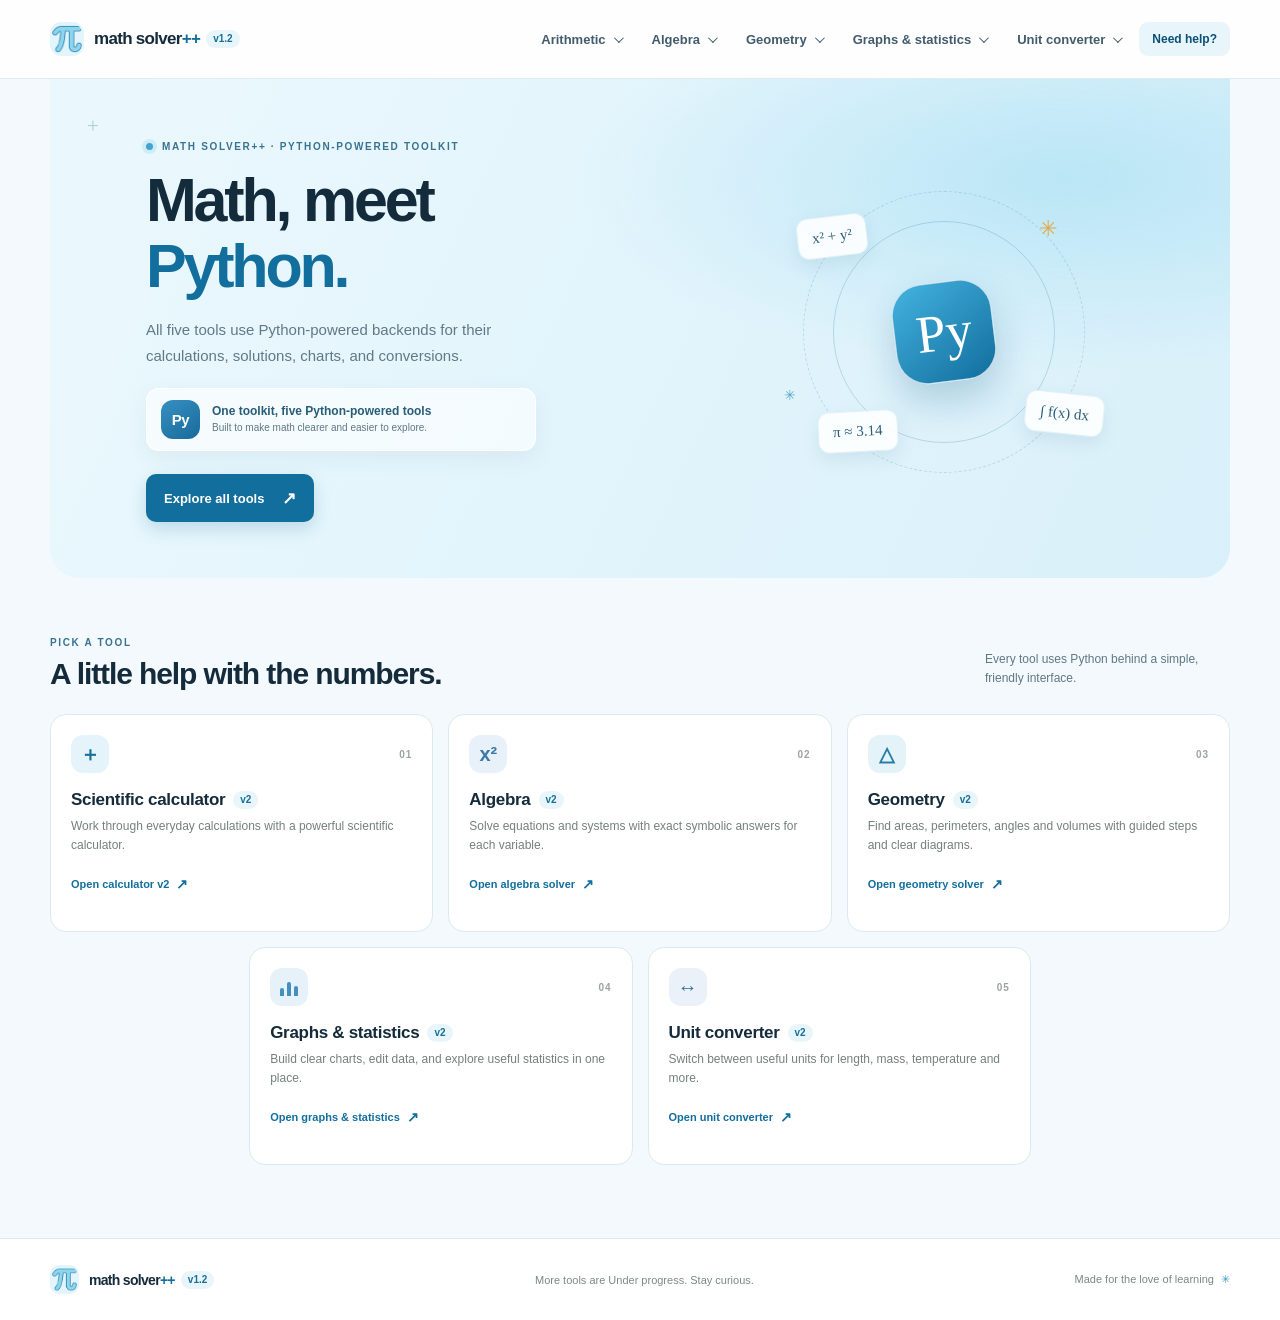
==== commit 67fe4241: "added geometry, and big update, v1.2 yayyayyayaayay" ====
--- a/index.html
+++ b/index.html
@@ -5,9 +5,9 @@
         <meta name="viewport" content="width=device-width, initial-scale=1.0" />
         <meta
             name="description"
-            content="Math Solver++ brings helpful math tools together, from a scientific calculator to graphs and unit conversions."
+            content="Math Solver++ v1.2 brings five Python-powered math tools together to help you calculate, solve, visualize, and convert."
         />
-        <title>Math Solver++ v1 | Math tools made simpler</title>
+        <title>Math Solver++ v1.2 | Python-powered math tools</title>
         <link rel="icon" type="image/png" href="icon.png" />
         <link rel="stylesheet" href="style.css" />
         <script src="script.js" defer></script>
@@ -18,7 +18,7 @@
                 <a class="brand" href="/" aria-label="Math Solver++ home">
                     <img class="brand-mark" src="icon.png" alt="" />
                     <span>math solver<span class="brand-plus">++</span></span>
-                    <span class="brand-version">v1</span>
+                    <span class="brand-version">v1.2</span>
                 </a>
 
                 <button
@@ -49,27 +49,28 @@
                     <details class="nav-dropdown">
                         <summary>Algebra</summary>
                         <div class="dropdown-menu">
-                            <a href="/algebra/">Algebra solver</a>
+                            <a href="/algebra/">Algebra solver · v2</a>
                         </div>
                     </details>
                     <details class="nav-dropdown">
                         <summary>Geometry</summary>
                         <div class="dropdown-menu">
-                            <span>Under progress</span>
+                            <a href="/geometry/">Geometry solver · v2</a>
                         </div>
                     </details>
                     <details class="nav-dropdown">
                         <summary>Graphs &amp; statistics</summary>
                         <div class="dropdown-menu">
-                            <a href="/graph/">Graphs &amp; statistics · v1.5</a>
+                            <a href="/graph/">Graphs &amp; statistics · v2</a>
                         </div>
                     </details>
                     <details class="nav-dropdown">
                         <summary>Unit converter</summary>
                         <div class="dropdown-menu">
-                            <a href="/unit-converter/">Open unit converter</a>
-                        </div>
-                    </details>
+                            <a href="/unit-converter/">Unit converter · v2</a>
+                        </div>
+                    </details>
+                    <a class="nav-help-link" href="/help/">Need help?</a>
                 </nav>
             </div>
         </header>
@@ -78,15 +79,22 @@
             <section class="intro-section">
                 <div class="intro-copy">
                     <p class="eyebrow">
-                        <span></span> YOUR EVERYDAY MATH TOOLKIT
+                        <span></span> MATH SOLVER++ · PYTHON-POWERED TOOLKIT
                     </p>
-                    <h1>Big ideas.<br /><span>Simpler solutions.</span></h1>
+                    <h1>Math, meet<br /><span>Python.</span></h1>
                     <p class="intro-text">
-                        From quick calculations to curious graphs, find the math
-                        tools you need — all in one place.
+                        All five tools use Python-powered backends for their
+                        calculations, solutions, charts, and conversions.
                     </p>
-                    <a class="primary-button" href="/scientific-calculator">
-                        Open scientific calculator
+                    <div class="python-note">
+                        <span class="python-mark" aria-hidden="true">Py</span>
+                        <span>
+                            <strong>One toolkit, five Python-powered tools</strong>
+                            <small>Built to make math clearer and easier to explore.</small>
+                        </span>
+                    </div>
+                    <a class="primary-button" href="#tools-heading">
+                        Explore all tools
                         <span aria-hidden="true">↗</span>
                     </a>
                 </div>
@@ -99,7 +107,7 @@
                     <span class="art-equation equation-one">x² + y²</span>
                     <span class="art-equation equation-two">∫ f(x) dx</span>
                     <span class="art-equation equation-three">π ≈ 3.14</span>
-                    <span class="art-center">∑</span>
+                    <span class="art-center">Py</span>
                 </div>
                 <span class="intro-decoration" aria-hidden="true">+</span>
             </section>
@@ -112,7 +120,7 @@
                             A little help with the numbers.
                         </h2>
                     </div>
-                    <p>Five ways to make math feel more manageable.</p>
+                    <p>Every tool uses Python behind a simple, friendly interface.</p>
                 </div>
 
                 <div class="tool-grid">
@@ -140,7 +148,7 @@
                             <span class="card-number">02</span>
                         </div>
                         <h3 class="tool-title">
-                            Algebra <span class="tool-version">v1.8</span>
+                            Algebra <span class="tool-version">v2</span>
                         </h3>
                         <p>
                             Solve equations and systems with exact symbolic
@@ -157,12 +165,17 @@
                             <span class="tool-icon" aria-hidden="true">△</span>
                             <span class="card-number">03</span>
                         </div>
-                        <h3>Geometry</h3>
-                        <p>
-                            Get ready to explore shapes, space and the math
-                            behind them.
-                        </p>
-                        <span class="coming-soon">Under progress</span>
+                        <h3 class="tool-title">
+                            Geometry <span class="tool-version">v2</span>
+                        </h3>
+                        <p>
+                            Find areas, perimeters, angles and volumes with
+                            guided steps and clear diagrams.
+                        </p>
+                        <a href="/geometry/" class="card-link">
+                            Open geometry solver
+                            <span aria-hidden="true">↗</span>
+                        </a>
                     </article>
 
                     <article class="tool-card graphs-card">
@@ -173,7 +186,8 @@
                             <span class="card-number">04</span>
                         </div>
                         <h3 class="tool-title">
-                            Graphs &amp; statistics <span class="tool-version">v1.5</span>
+                            Graphs &amp; statistics
+                            <span class="tool-version">v2</span>
                         </h3>
                         <p>
                             Build clear charts, edit data, and explore useful
@@ -191,7 +205,7 @@
                             <span class="card-number">05</span>
                         </div>
                         <h3 class="tool-title">
-                            Unit converter <span class="tool-version">v1</span>
+                            Unit converter <span class="tool-version">v2</span>
                         </h3>
                         <p>
                             Switch between useful units for length, mass,
@@ -210,7 +224,7 @@
             <a class="brand footer-brand" href="/">
                 <img class="brand-mark" src="icon.png" alt="" />
                 <span>math solver<span class="brand-plus">++</span></span>
-                <span class="brand-version">v1</span>
+                <span class="brand-version">v1.2</span>
             </a>
             <p>More tools are Under progress. Stay curious.</p>
             <span class="footer-note"
--- a/style.css
+++ b/style.css
@@ -169,6 +169,24 @@
     color: #89928e;
 }
 
+.nav-help-link {
+    display: inline-flex;
+    align-items: center;
+    justify-content: center;
+    padding: 10px 13px;
+    border-radius: 9px;
+    color: var(--ocean-deep);
+    background: #e8f6fb;
+    font-size: 12px;
+    font-weight: 700;
+    transition: background 160ms ease, transform 160ms ease;
+}
+
+.nav-help-link:hover {
+    background: #d8eef7;
+    transform: translateY(-1px);
+}
+
 .menu-toggle {
     display: none;
 }
@@ -248,6 +266,49 @@
     color: #617987;
     font-size: 15px;
     line-height: 1.75;
+}
+
+.python-note {
+    display: flex;
+    max-width: 390px;
+    align-items: center;
+    gap: 12px;
+    margin: -8px 0 23px;
+    padding: 11px 14px;
+    border: 1px solid rgba(255, 255, 255, 0.9);
+    border-radius: 13px;
+    background: rgba(255, 255, 255, 0.62);
+    box-shadow: 0 8px 22px rgba(42, 98, 125, 0.07);
+}
+
+.python-mark {
+    display: grid;
+    width: 39px;
+    height: 39px;
+    flex-shrink: 0;
+    place-items: center;
+    border-radius: 12px;
+    color: #fff;
+    background: linear-gradient(145deg, #378fc1, #176b9b);
+    font-size: 15px;
+    font-weight: 800;
+    letter-spacing: -0.5px;
+}
+
+.python-note > span:last-child {
+    display: grid;
+    gap: 3px;
+}
+
+.python-note strong {
+    color: #285d78;
+    font-size: 12px;
+}
+
+.python-note small {
+    color: #607786;
+    font-size: 10px;
+    line-height: 1.4;
 }
 
 .primary-button {
@@ -714,6 +775,10 @@
         font-size: 13px;
     }
 
+    .nav-help-link {
+        margin: 4px 5px 2px;
+    }
+
     .dropdown-menu {
         position: static;
         min-width: 0;
@@ -746,6 +811,11 @@
         font-size: 14px;
     }
 
+    .python-note {
+        max-width: 100%;
+        margin-top: -6px;
+    }
+
     .math-art {
         width: 280px;
         height: 220px;
